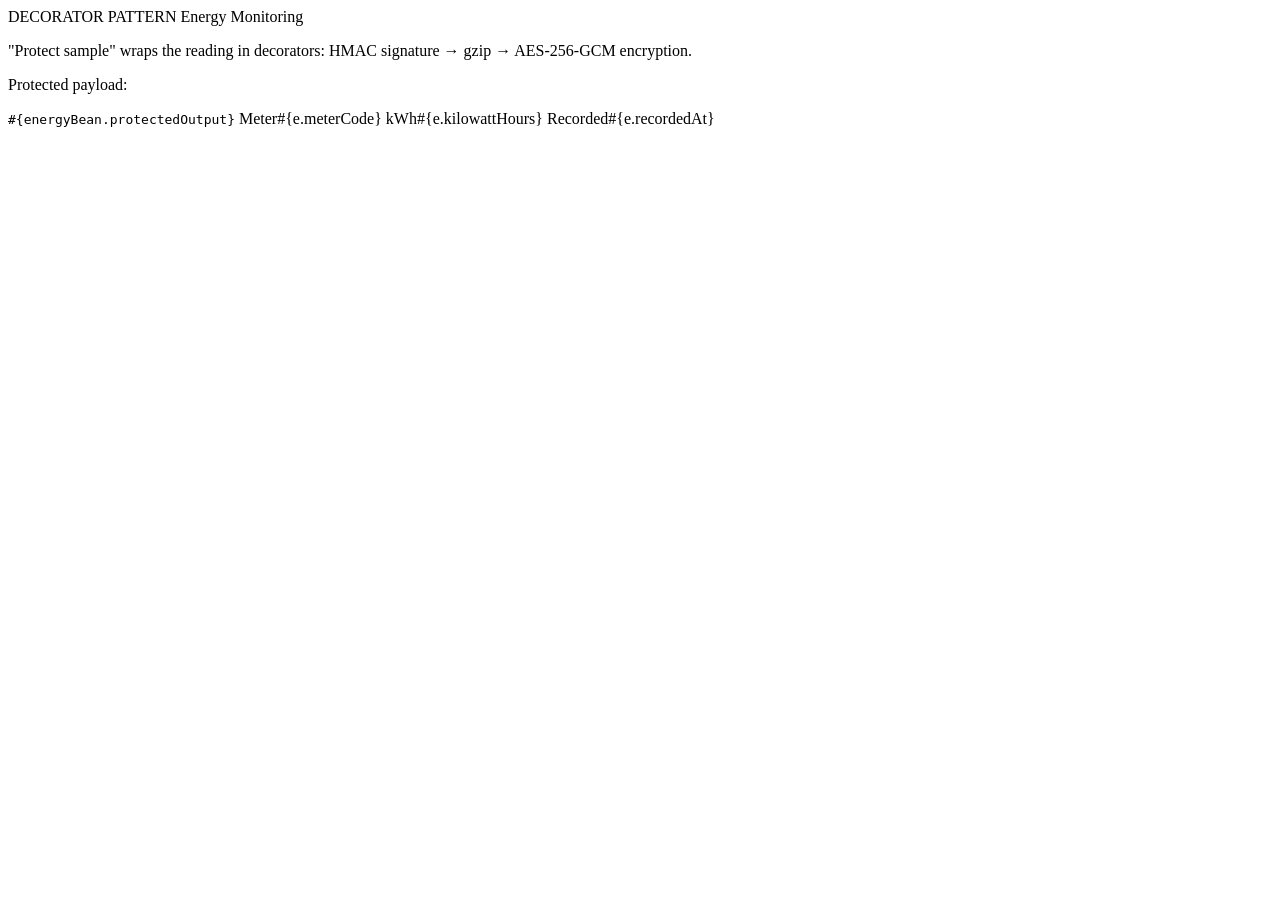
==== smartcity-web/src/main/webapp/energy.html @ ba569fc9 "SmartCity360 — Quick & Simple Summary What is SmartCity360? SmartCity360 is a web-based smart city m" ====
<!DOCTYPE html>
<html xmlns="http://www.w3.org/1999/xhtml"
      xmlns:h="jakarta.faces.html"
      xmlns:f="jakarta.faces.core"
      xmlns:ui="jakarta.faces.facelets"
      xmlns:pt="jakarta.faces.passthrough">
<ui:composition template="/WEB-INF/templates/layout.html">
    <ui:define name="eyebrow">DECORATOR PATTERN</ui:define>
    <ui:define name="title">Energy Monitoring</ui:define>

    <ui:define name="content">
        <section class="panel">
            <p>"Protect sample" wraps the reading in decorators: HMAC signature → gzip → AES-256-GCM encryption.</p>
            <h:form>
                <h:messages styleClass="messages" infoClass="info" errorClass="error"/>
                <div class="formrow">
                    <h:inputText value="#{energyBean.reading.meterCode}" pt:placeholder="Meter code"/>
                    <h:inputText value="#{energyBean.reading.kilowattHours}" pt:placeholder="kWh"/>
                    <h:commandButton value="Record reading" action="#{energyBean.record}"/>
                    <h:commandButton value="Protect sample" action="#{energyBean.protect}"/>
                </div>
                <h:panelGroup rendered="#{not empty energyBean.protectedOutput}">
                    <p>Protected payload:</p>
                    <code class="output">#{energyBean.protectedOutput}</code>
                </h:panelGroup>
            </h:form>

            <h:dataTable value="#{energyBean.readings}" var="e" styleClass="data">
                <h:column><f:facet name="header">Meter</f:facet>#{e.meterCode}</h:column>
                <h:column><f:facet name="header">kWh</f:facet>#{e.kilowattHours}</h:column>
                <h:column><f:facet name="header">Recorded</f:facet>#{e.recordedAt}</h:column>
            </h:dataTable>
        </section>
    </ui:define>
</ui:composition>
</html>
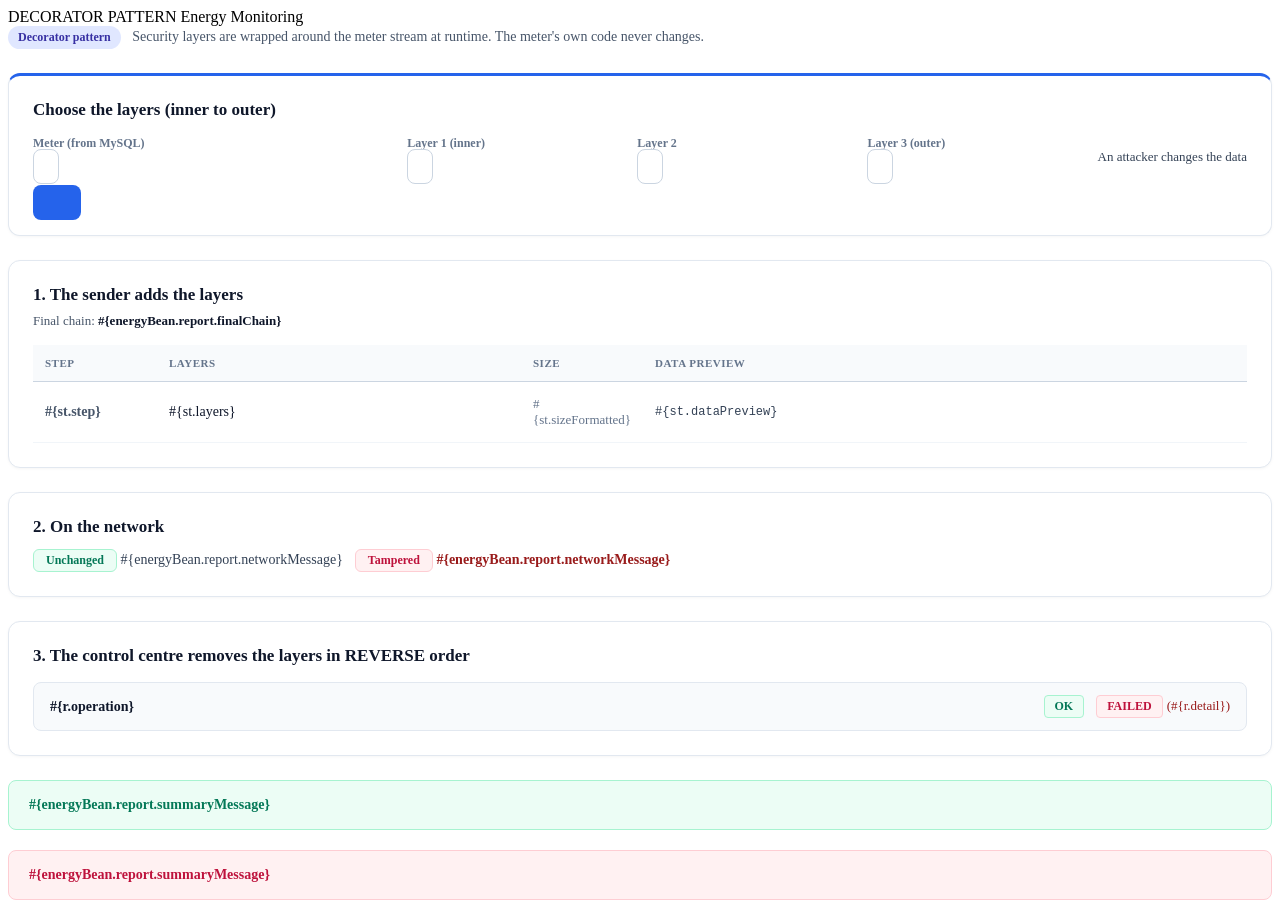
==== commit 806ddc8d: "SmartCity360 — Quick & Simple Summary What is SmartCity360? SmartCity360 is a web-based smart city m" ====
--- a/smartcity-web/src/main/webapp/energy.html
+++ b/smartcity-web/src/main/webapp/energy.html
@@ -9,28 +9,150 @@
     <ui:define name="title">Energy Monitoring</ui:define>
 
     <ui:define name="content">
-        <section class="panel">
-            <p>"Protect sample" wraps the reading in decorators: HMAC signature → gzip → AES-256-GCM encryption.</p>
-            <h:form>
-                <h:messages styleClass="messages" infoClass="info" errorClass="error"/>
-                <div class="formrow">
-                    <h:inputText value="#{energyBean.reading.meterCode}" pt:placeholder="Meter code"/>
-                    <h:inputText value="#{energyBean.reading.kilowattHours}" pt:placeholder="kWh"/>
-                    <h:commandButton value="Record reading" action="#{energyBean.record}"/>
-                    <h:commandButton value="Protect sample" action="#{energyBean.protect}"/>
+        <!-- Subtitle and Decorator Pattern Description Banner -->
+        <div style="margin-bottom: 24px; font-size: 14px; color: #475569; line-height: 1.6;">
+            <span style="display: inline-block; background: #e0e7ff; color: #3730a3; padding: 2px 10px; border-radius: 12px; font-weight: 600; font-size: 12px; margin-right: 8px;">Decorator pattern</span>
+            Security layers are wrapped around the meter stream at runtime. The meter's own code never changes.
+        </div>
+
+        <h:messages styleClass="messages" infoClass="messages info" errorClass="messages error" style="margin-bottom: 20px;"/>
+
+        <!-- Top Panel: Choose the layers (inner to outer) -->
+        <section class="panel" style="background: #ffffff; border: 1px solid #e2e8f0; border-top: 3px solid #2563eb; border-radius: 12px; padding: 24px; box-shadow: 0 1px 3px rgba(0,0,0,0.04); margin-bottom: 24px; margin-top: 0;">
+            <h3 style="margin-top: 0; margin-bottom: 16px; font-size: 17px; font-weight: 700; color: #0f172a;">Choose the layers (inner to outer)</h3>
+            <h:form style="display: flex; flex-direction: column; gap: 18px;">
+                <div style="display: grid; grid-template-columns: 2fr 1.2fr 1.2fr 1.2fr auto; gap: 14px; align-items: flex-end;">
+                    <div>
+                        <label style="display: block; font-size: 12px; color: #64748b; margin-bottom: 6px; font-weight: 600;">Meter (from MySQL)</label>
+                        <h:selectOneMenu value="#{energyBean.selectedMeterCode}"
+                                         style="width: 100%; padding: 9px 12px; border: 1px solid #cbd5e1; border-radius: 8px; font-size: 14px; background: #fff; color: #1e293b; box-sizing: border-box;">
+                            <f:selectItem itemValue="EM-1001" itemLabel="EM-1001 - Galle Road, Colombo 03"/>
+                            <f:selectItem itemValue="EM-1002" itemLabel="EM-1002 - Dharmapala Mawatha, Colombo 03"/>
+                            <f:selectItem itemValue="EM-1003" itemLabel="EM-1003 - Ward Place, Colombo 07"/>
+                        </h:selectOneMenu>
+                    </div>
+                    <div>
+                        <label style="display: block; font-size: 12px; color: #64748b; margin-bottom: 6px; font-weight: 600;">Layer 1 (inner)</label>
+                        <h:selectOneMenu value="#{energyBean.layer1}"
+                                         style="width: 100%; padding: 9px 12px; border: 1px solid #cbd5e1; border-radius: 8px; font-size: 14px; background: #fff; color: #1e293b; box-sizing: border-box;">
+                            <f:selectItem itemValue="AUTHENTICATION" itemLabel="Authentication"/>
+                            <f:selectItem itemValue="COMPRESSION" itemLabel="Compression"/>
+                            <f:selectItem itemValue="ENCRYPTION" itemLabel="Encryption"/>
+                            <f:selectItem itemValue="NONE" itemLabel="(None)"/>
+                        </h:selectOneMenu>
+                    </div>
+                    <div>
+                        <label style="display: block; font-size: 12px; color: #64748b; margin-bottom: 6px; font-weight: 600;">Layer 2</label>
+                        <h:selectOneMenu value="#{energyBean.layer2}"
+                                         style="width: 100%; padding: 9px 12px; border: 1px solid #cbd5e1; border-radius: 8px; font-size: 14px; background: #fff; color: #1e293b; box-sizing: border-box;">
+                            <f:selectItem itemValue="COMPRESSION" itemLabel="Compression"/>
+                            <f:selectItem itemValue="AUTHENTICATION" itemLabel="Authentication"/>
+                            <f:selectItem itemValue="ENCRYPTION" itemLabel="Encryption"/>
+                            <f:selectItem itemValue="NONE" itemLabel="(None)"/>
+                        </h:selectOneMenu>
+                    </div>
+                    <div>
+                        <label style="display: block; font-size: 12px; color: #64748b; margin-bottom: 6px; font-weight: 600;">Layer 3 (outer)</label>
+                        <h:selectOneMenu value="#{energyBean.layer3}"
+                                         style="width: 100%; padding: 9px 12px; border: 1px solid #cbd5e1; border-radius: 8px; font-size: 14px; background: #fff; color: #1e293b; box-sizing: border-box;">
+                            <f:selectItem itemValue="ENCRYPTION" itemLabel="Encryption"/>
+                            <f:selectItem itemValue="AUTHENTICATION" itemLabel="Authentication"/>
+                            <f:selectItem itemValue="COMPRESSION" itemLabel="Compression"/>
+                            <f:selectItem itemValue="NONE" itemLabel="(None)"/>
+                        </h:selectOneMenu>
+                    </div>
+                    <div style="padding-bottom: 10px; display: flex; align-items: center; gap: 8px; white-space: nowrap;">
+                        <h:selectBooleanCheckbox value="#{energyBean.attackerChangesData}" id="tamperCheck"/>
+                        <label for="tamperCheck" style="font-size: 13px; color: #334155; font-weight: 500; cursor: pointer;">An attacker changes the data</label>
+                    </div>
                 </div>
-                <h:panelGroup rendered="#{not empty energyBean.protectedOutput}">
-                    <p>Protected payload:</p>
-                    <code class="output">#{energyBean.protectedOutput}</code>
-                </h:panelGroup>
+                <div>
+                    <h:commandButton value="Send the data" action="#{energyBean.sendData}"
+                                     style="background: #2563eb; color: #ffffff; border: 0; padding: 10px 24px; border-radius: 8px; font-size: 14px; font-weight: 600; cursor: pointer; transition: background 0.15s ease;"/>
+                </div>
             </h:form>
+        </section>
 
-            <h:dataTable value="#{energyBean.readings}" var="e" styleClass="data">
-                <h:column><f:facet name="header">Meter</f:facet>#{e.meterCode}</h:column>
-                <h:column><f:facet name="header">kWh</f:facet>#{e.kilowattHours}</h:column>
-                <h:column><f:facet name="header">Recorded</f:facet>#{e.recordedAt}</h:column>
-            </h:dataTable>
-        </section>
+        <!-- Pipeline Steps when Report is Available -->
+        <h:panelGroup layout="block" rendered="#{energyBean.report != null}">
+            <!-- 1. The sender adds the layers -->
+            <section class="panel" style="background: #ffffff; border: 1px solid #e2e8f0; border-radius: 12px; padding: 24px; box-shadow: 0 1px 3px rgba(0,0,0,0.04); margin-bottom: 24px;">
+                <h3 style="margin-top: 0; margin-bottom: 8px; font-size: 17px; font-weight: 700; color: #0f172a;">1. The sender adds the layers</h3>
+                <div style="font-size: 13px; color: #475569; margin-bottom: 16px;">
+                    Final chain: <strong style="color: #0f172a;">#{energyBean.report.finalChain}</strong>
+                </div>
+                <table style="width: 100%; border-collapse: collapse; font-size: 14px;">
+                    <thead>
+                        <tr style="border-bottom: 1px solid #cbd5e1; text-align: left; background: #f8fafc;">
+                            <th style="padding: 12px; font-size: 11px; font-weight: 700; color: #64748b; letter-spacing: 0.5px; width: 100px;">STEP</th>
+                            <th style="padding: 12px; font-size: 11px; font-weight: 700; color: #64748b; letter-spacing: 0.5px; width: 340px;">LAYERS</th>
+                            <th style="padding: 12px; font-size: 11px; font-weight: 700; color: #64748b; letter-spacing: 0.5px; width: 90px;">SIZE</th>
+                            <th style="padding: 12px; font-size: 11px; font-weight: 700; color: #64748b; letter-spacing: 0.5px;">DATA PREVIEW</th>
+                        </tr>
+                    </thead>
+                    <tbody>
+                        <ui:repeat value="#{energyBean.report.senderSteps}" var="st">
+                            <tr style="border-bottom: 1px solid #f1f5f9;">
+                                <td style="padding: 14px 12px; font-weight: 600; color: #475569;">#{st.step}</td>
+                                <td style="padding: 14px 12px; font-weight: 500; color: #0f172a;">#{st.layers}</td>
+                                <td style="padding: 14px 12px; color: #64748b; font-size: 13px;">#{st.sizeFormatted}</td>
+                                <td style="padding: 14px 12px; font-family: monospace; font-size: 12px; color: #334155; word-break: break-all;">
+                                    #{st.dataPreview}
+                                </td>
+                            </tr>
+                        </ui:repeat>
+                    </tbody>
+                </table>
+            </section>
+
+            <!-- 2. On the network -->
+            <section class="panel" style="background: #ffffff; border: 1px solid #e2e8f0; border-radius: 12px; padding: 24px; box-shadow: 0 1px 3px rgba(0,0,0,0.04); margin-bottom: 24px;">
+                <h3 style="margin-top: 0; margin-bottom: 12px; font-size: 17px; font-weight: 700; color: #0f172a;">2. On the network</h3>
+                <div style="display: flex; align-items: center; gap: 12px; font-size: 14px;">
+                    <h:panelGroup rendered="#{not energyBean.report.tampered}">
+                        <span style="display: inline-block; background: #ecfdf5; color: #047857; border: 1px solid #a7f3d0; padding: 3px 12px; border-radius: 6px; font-weight: 700; font-size: 12px;">Unchanged</span>
+                        <span style="color: #334155;">#{energyBean.report.networkMessage}</span>
+                    </h:panelGroup>
+                    <h:panelGroup rendered="#{energyBean.report.tampered}">
+                        <span style="display: inline-block; background: #fff1f2; color: #be123c; border: 1px solid #fecdd3; padding: 3px 12px; border-radius: 6px; font-weight: 700; font-size: 12px;">Tampered</span>
+                        <span style="color: #991b1b; font-weight: 600;">#{energyBean.report.networkMessage}</span>
+                    </h:panelGroup>
+                </div>
+            </section>
+
+            <!-- 3. The control centre removes the layers in REVERSE order -->
+            <section class="panel" style="background: #ffffff; border: 1px solid #e2e8f0; border-radius: 12px; padding: 24px; box-shadow: 0 1px 3px rgba(0,0,0,0.04); margin-bottom: 24px;">
+                <h3 style="margin-top: 0; margin-bottom: 16px; font-size: 17px; font-weight: 700; color: #0f172a;">3. The control centre removes the layers in REVERSE order</h3>
+                <div style="display: flex; flex-direction: column; gap: 12px;">
+                    <ui:repeat value="#{energyBean.report.receiverSteps}" var="r">
+                        <div style="display: flex; align-items: center; justify-content: space-between; padding: 12px 16px; background: #f8fafc; border: 1px solid #e2e8f0; border-radius: 8px;">
+                            <div style="font-weight: 600; color: #0f172a; font-size: 14px;">#{r.operation}</div>
+                            <div style="display: flex; align-items: center; gap: 12px;">
+                                <h:panelGroup rendered="#{r.success}">
+                                    <span style="display: inline-block; background: #ecfdf5; color: #047857; border: 1px solid #a7f3d0; padding: 3px 10px; border-radius: 4px; font-weight: 700; font-size: 12px;">OK</span>
+                                </h:panelGroup>
+                                <h:panelGroup rendered="#{not r.success}">
+                                    <span style="display: inline-block; background: #fff1f2; color: #be123c; border: 1px solid #fecdd3; padding: 3px 10px; border-radius: 4px; font-weight: 700; font-size: 12px;">FAILED</span>
+                                    <span style="color: #991b1b; font-size: 13px;">(#{r.detail})</span>
+                                </h:panelGroup>
+                            </div>
+                        </div>
+                    </ui:repeat>
+                </div>
+            </section>
+
+            <!-- Final Outcome Summary Banner -->
+            <h:panelGroup rendered="#{energyBean.report.allPassed}">
+                <div style="background: #ecfdf5; border: 1px solid #a7f3d0; color: #047857; padding: 16px 20px; border-radius: 8px; font-size: 14px; font-weight: 600; margin-bottom: 20px;">
+                    #{energyBean.report.summaryMessage}
+                </div>
+            </h:panelGroup>
+            <h:panelGroup rendered="#{not energyBean.report.allPassed}">
+                <div style="background: #fff1f2; border: 1px solid #fecdd3; color: #be123c; padding: 16px 20px; border-radius: 8px; font-size: 14px; font-weight: 600; margin-bottom: 20px;">
+                    #{energyBean.report.summaryMessage}
+                </div>
+            </h:panelGroup>
+        </h:panelGroup>
     </ui:define>
 </ui:composition>
 </html>
